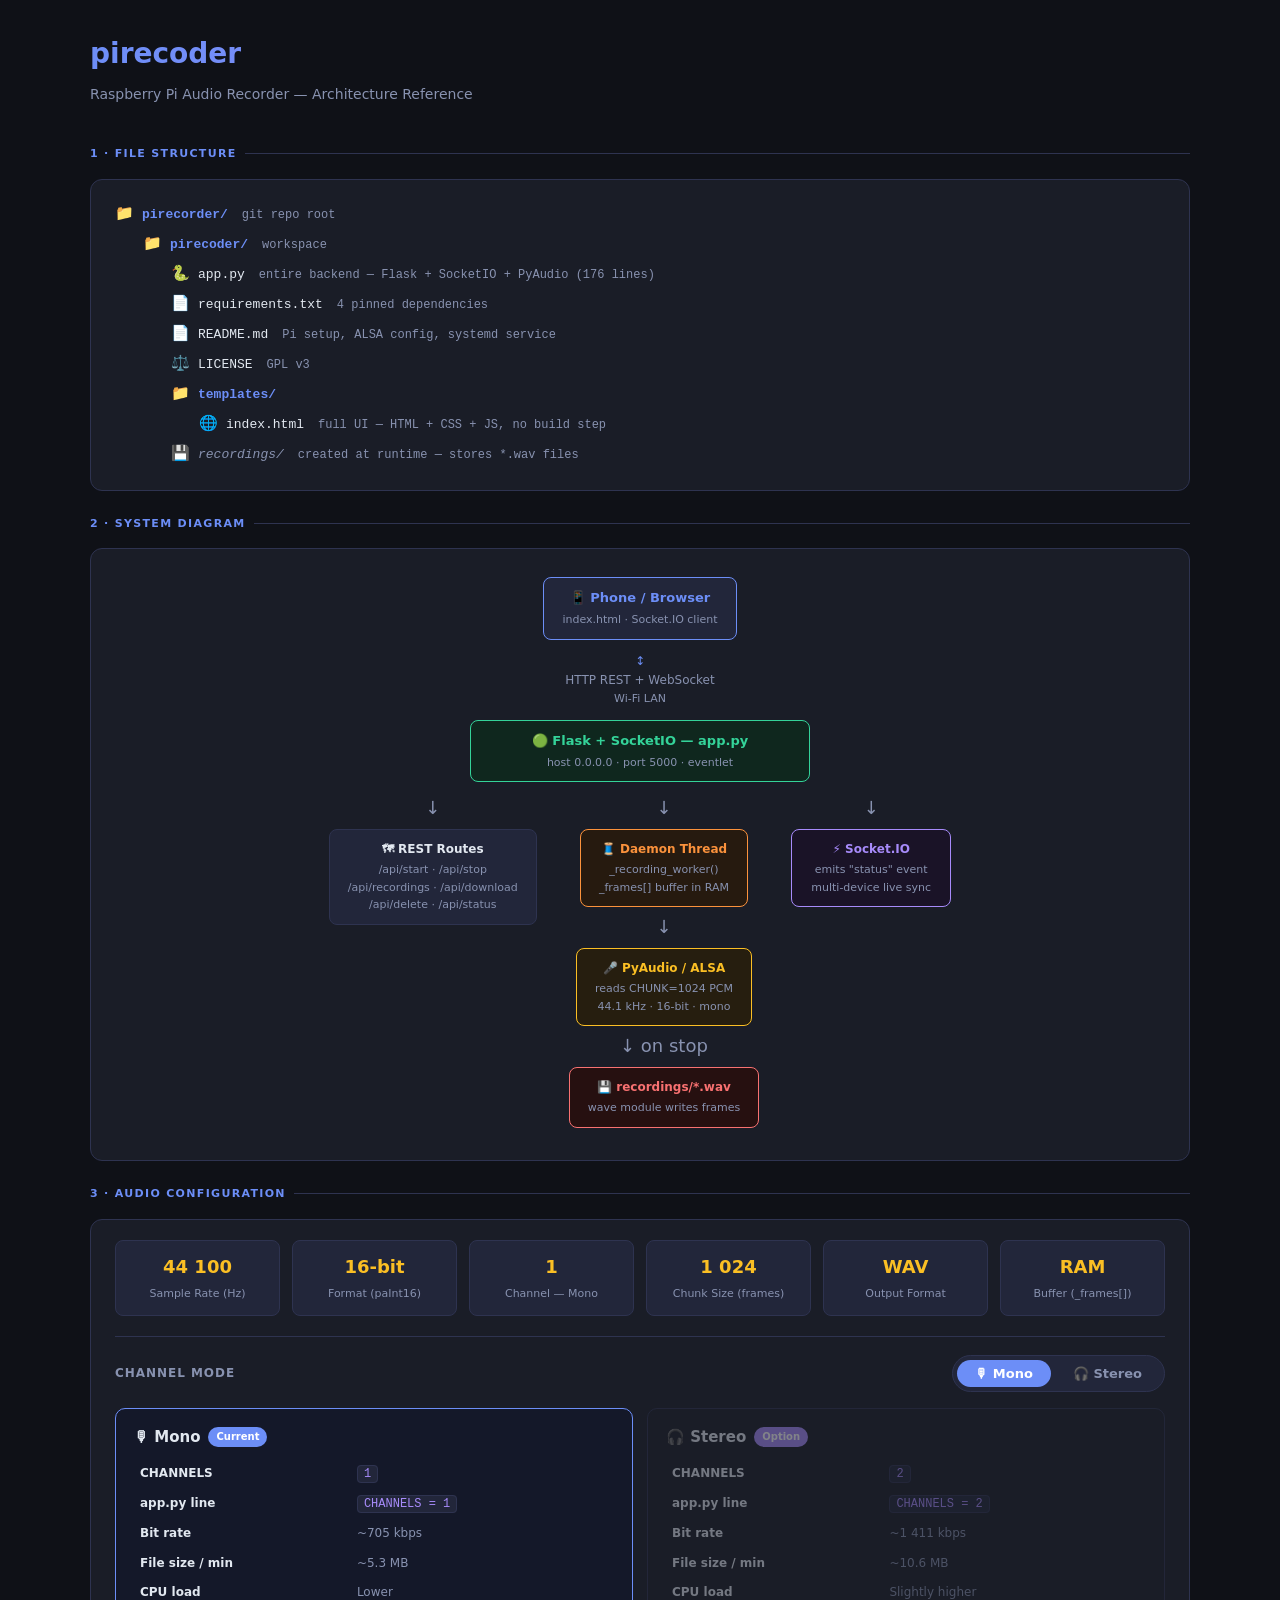
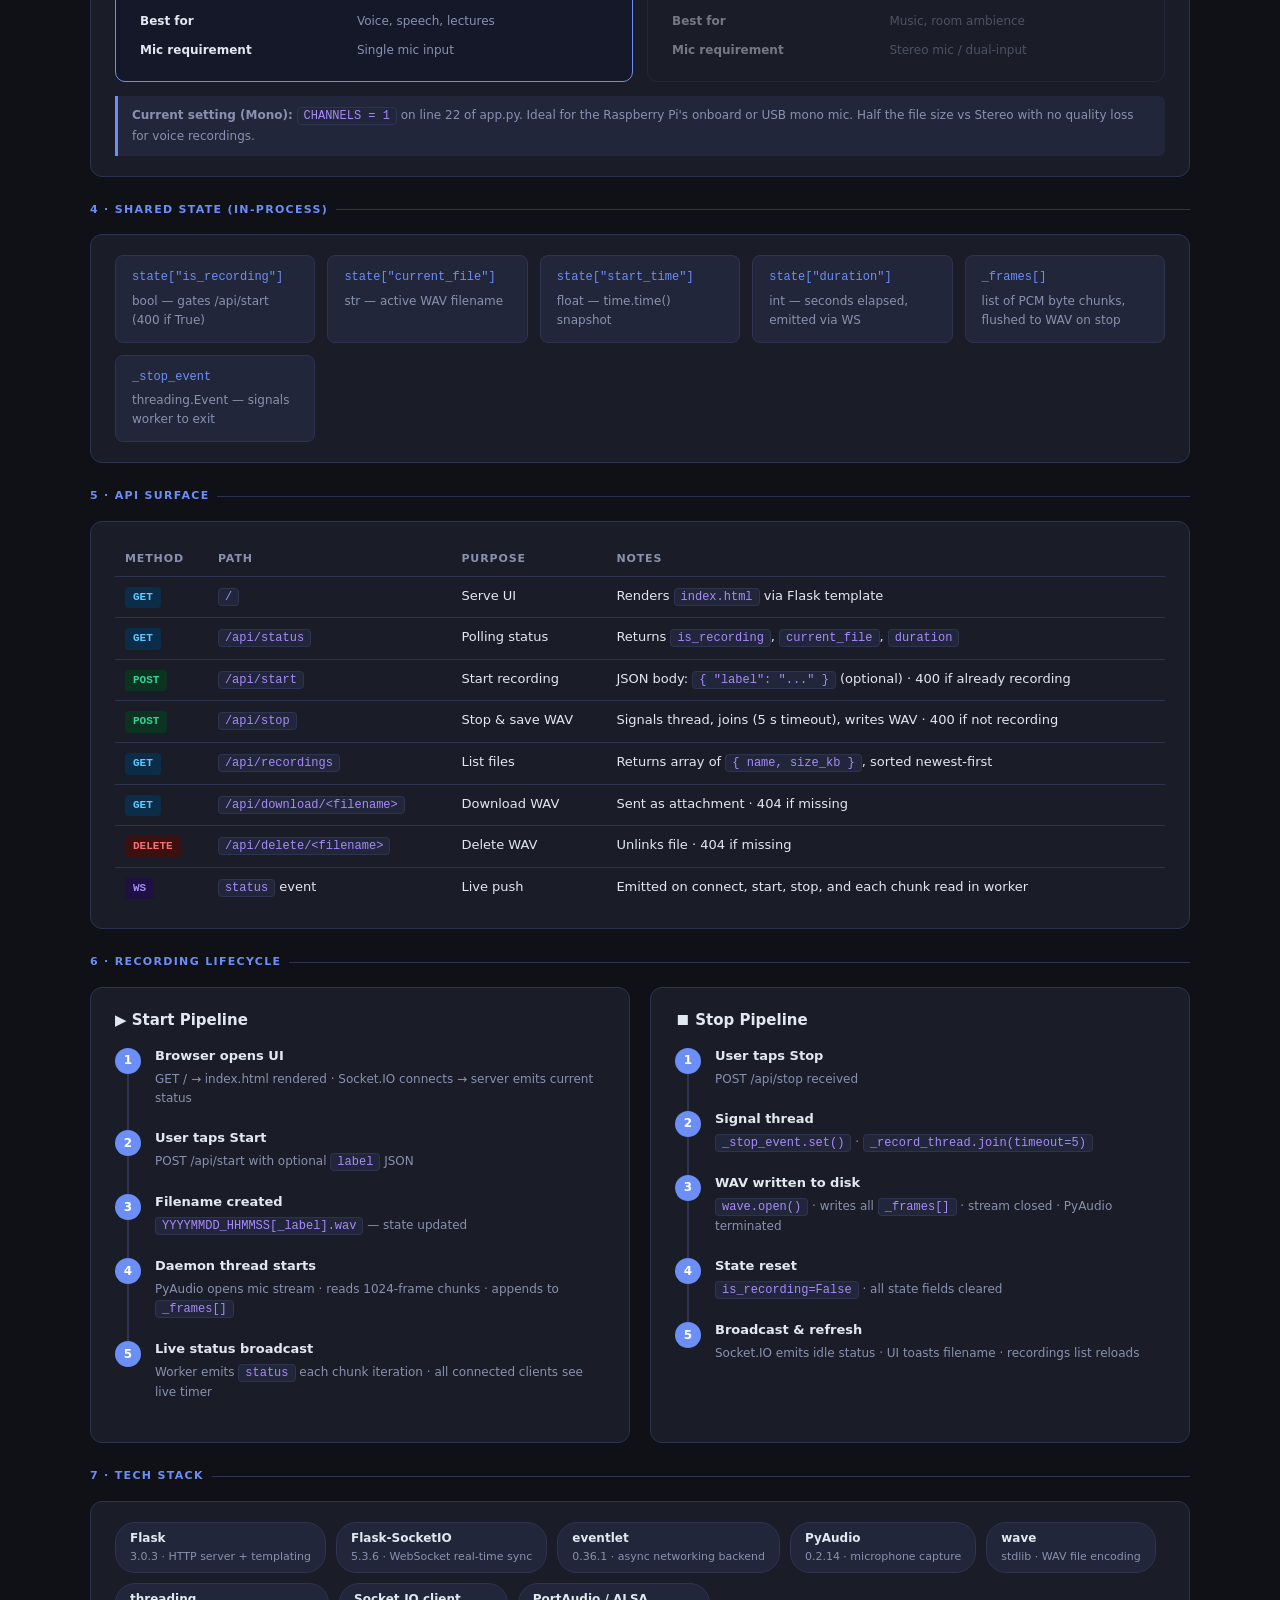
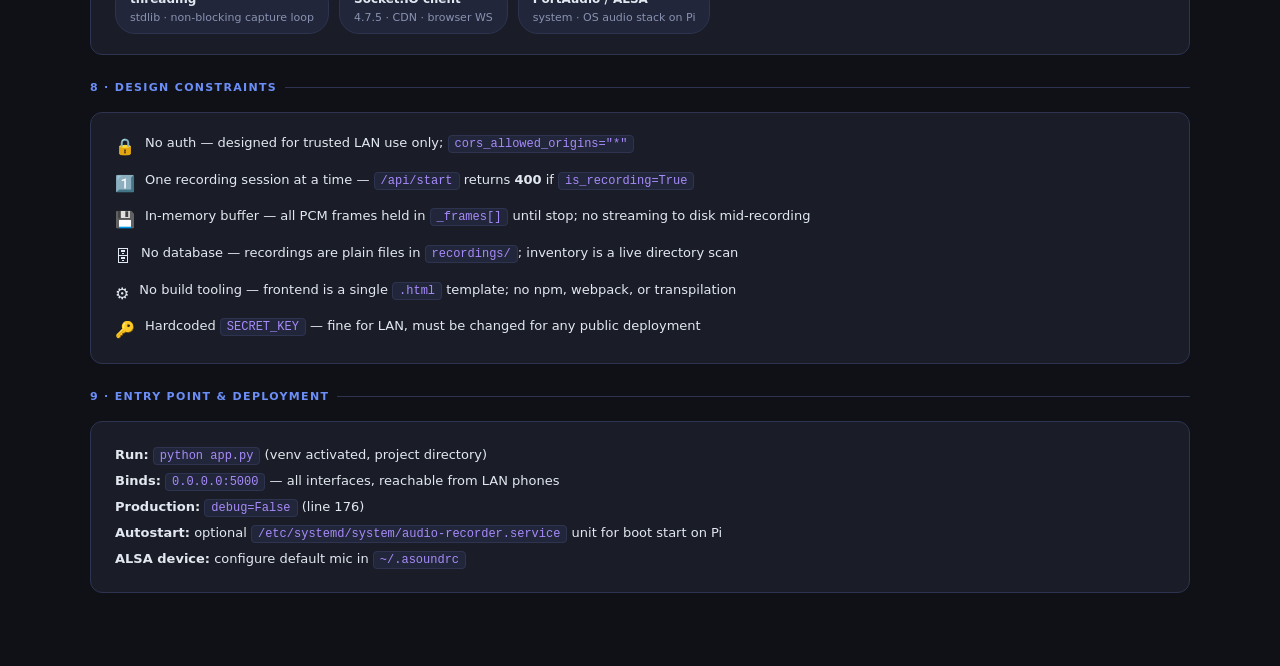
==== pirecoder/architecture.html @ 9cbf9d0d "1st design" ====
<!DOCTYPE html>
<html lang="en">
<head>
  <meta charset="UTF-8" />
  <meta name="viewport" content="width=device-width, initial-scale=1.0" />
  <title>pirecoder — Architecture</title>
  <style>
    :root {
      --bg: #0f1117;
      --surface: #1a1d27;
      --surface2: #22263a;
      --border: #2e3350;
      --accent: #6c8ef7;
      --accent2: #a78bfa;
      --green: #34d399;
      --orange: #fb923c;
      --red: #f87171;
      --yellow: #fbbf24;
      --text: #e2e8f0;
      --muted: #8892b0;
      --radius: 12px;
    }

    * { box-sizing: border-box; margin: 0; padding: 0; }

    body {
      background: var(--bg);
      color: var(--text);
      font-family: 'Segoe UI', system-ui, sans-serif;
      font-size: 14px;
      line-height: 1.6;
      padding: 32px 20px 64px;
    }

    h1 {
      font-size: 28px;
      font-weight: 700;
      background: linear-gradient(135deg, var(--accent), var(--accent2));
      -webkit-background-clip: text;
      -webkit-text-fill-color: transparent;
      background-clip: text;
      margin-bottom: 6px;
    }

    .subtitle {
      color: var(--muted);
      margin-bottom: 40px;
      font-size: 14px;
    }

    .container { max-width: 1100px; margin: 0 auto; }

    /* ── Section titles ─────────────────────────────────────────── */
    .section-title {
      font-size: 11px;
      font-weight: 700;
      letter-spacing: 0.12em;
      text-transform: uppercase;
      color: var(--accent);
      margin-bottom: 16px;
      display: flex;
      align-items: center;
      gap: 8px;
    }
    .section-title::after {
      content: '';
      flex: 1;
      height: 1px;
      background: var(--border);
    }

    /* ── Cards ──────────────────────────────────────────────────── */
    .card {
      background: var(--surface);
      border: 1px solid var(--border);
      border-radius: var(--radius);
      padding: 20px 24px;
      margin-bottom: 24px;
    }

    .card-title {
      font-size: 15px;
      font-weight: 600;
      margin-bottom: 14px;
      display: flex;
      align-items: center;
      gap: 8px;
    }

    /* ── File tree ──────────────────────────────────────────────── */
    .tree {
      font-family: 'Consolas', 'Cascadia Code', monospace;
      font-size: 13px;
      line-height: 2;
    }
    .tree-item { display: flex; align-items: center; gap: 8px; }
    .tree-item .icon { font-size: 15px; }
    .tree-item .name { color: var(--text); }
    .tree-item .desc { color: var(--muted); font-size: 12px; margin-left: 6px; }
    .tree-item.dir .name { color: var(--accent); font-weight: 600; }
    .tree-item.runtime .name { color: var(--muted); font-style: italic; }
    .indent { padding-left: 28px; }
    .indent2 { padding-left: 56px; }

    /* ── Flow diagram ───────────────────────────────────────────── */
    .flow {
      display: flex;
      flex-direction: column;
      gap: 0;
      align-items: flex-start;
    }

    .flow-row {
      display: flex;
      align-items: center;
      gap: 0;
      width: 100%;
    }

    .flow-box {
      background: var(--surface2);
      border: 1.5px solid var(--border);
      border-radius: 8px;
      padding: 10px 18px;
      min-width: 160px;
      text-align: center;
      font-size: 13px;
      font-weight: 600;
      flex-shrink: 0;
    }

    .flow-box.browser { border-color: var(--accent); color: var(--accent); }
    .flow-box.flask   { border-color: var(--green);  color: var(--green);  background: #0f271e; }
    .flow-box.thread  { border-color: var(--orange); color: var(--orange); background: #261a0f; }
    .flow-box.mic     { border-color: var(--yellow); color: var(--yellow); background: #261e0f; }
    .flow-box.disk    { border-color: var(--red);    color: var(--red);    background: #261010; }
    .flow-box.ws      { border-color: var(--accent2);color: var(--accent2);background: #1a1327; }

    .flow-box .sub { font-size: 11px; font-weight: 400; color: var(--muted); margin-top: 2px; }

    .arrow {
      color: var(--muted);
      font-size: 20px;
      padding: 0 10px;
      flex-shrink: 0;
    }

    .flow-col { display: flex; flex-direction: column; align-items: center; gap: 0; }
    .arrow-down { color: var(--muted); font-size: 20px; padding: 4px 0; text-align: center; }

    /* ── Two-column layout ──────────────────────────────────────── */
    .grid2 { display: grid; grid-template-columns: 1fr 1fr; gap: 20px; }
    @media (max-width: 700px) { .grid2 { grid-template-columns: 1fr; } }

    /* ── API table ──────────────────────────────────────────────── */
    table {
      width: 100%;
      border-collapse: collapse;
      font-size: 13px;
    }
    thead tr { border-bottom: 1px solid var(--border); }
    th {
      text-align: left;
      padding: 8px 10px;
      font-size: 11px;
      font-weight: 700;
      letter-spacing: 0.08em;
      text-transform: uppercase;
      color: var(--muted);
    }
    td { padding: 9px 10px; border-bottom: 1px solid var(--border); vertical-align: top; }
    tr:last-child td { border-bottom: none; }
    tr:hover td { background: var(--surface2); }

    .badge {
      display: inline-block;
      padding: 2px 8px;
      border-radius: 4px;
      font-size: 11px;
      font-weight: 700;
      font-family: monospace;
    }
    .badge.get    { background: #0c2d4a; color: #60c8ff; }
    .badge.post   { background: #0c3322; color: #34d399; }
    .badge.delete { background: #3a1010; color: #f87171; }
    .badge.ws     { background: #1e1040; color: #a78bfa; }

    code {
      background: var(--surface2);
      border: 1px solid var(--border);
      border-radius: 4px;
      padding: 1px 6px;
      font-family: 'Consolas', monospace;
      font-size: 12px;
      color: var(--accent2);
    }

    /* ── State block ─────────────────────────────────────────────── */
    .state-grid {
      display: grid;
      grid-template-columns: repeat(auto-fit, minmax(180px, 1fr));
      gap: 12px;
    }
    .state-item {
      background: var(--surface2);
      border: 1px solid var(--border);
      border-radius: 8px;
      padding: 12px 16px;
    }
    .state-item .key { font-family: monospace; font-size: 12px; color: var(--accent); }
    .state-item .val { font-size: 12px; color: var(--muted); margin-top: 4px; }

    /* ── Tech pills ──────────────────────────────────────────────── */
    .pills { display: flex; flex-wrap: wrap; gap: 10px; }
    .pill {
      background: var(--surface2);
      border: 1px solid var(--border);
      border-radius: 20px;
      padding: 6px 14px;
      font-size: 12px;
      display: flex;
      flex-direction: column;
    }
    .pill .pname { font-weight: 600; color: var(--text); }
    .pill .pver  { font-size: 11px; color: var(--muted); }

    /* ── Audio settings ──────────────────────────────────────────── */
    .audio-grid {
      display: grid;
      grid-template-columns: repeat(auto-fit, minmax(130px, 1fr));
      gap: 12px;
    }
    .audio-item {
      background: var(--surface2);
      border: 1px solid var(--border);
      border-radius: 8px;
      padding: 12px 16px;
      text-align: center;
    }
    .audio-item .aval { font-size: 18px; font-weight: 700; color: var(--yellow); }
    .audio-item .alabel { font-size: 11px; color: var(--muted); margin-top: 4px; }

    /* ── Channel toggle ──────────────────────────────────────────── */
    .channel-section {
      margin-top: 20px;
      border-top: 1px solid var(--border);
      padding-top: 18px;
    }
    .channel-header {
      display: flex;
      align-items: center;
      justify-content: space-between;
      margin-bottom: 16px;
      flex-wrap: wrap;
      gap: 12px;
    }
    .channel-header-label {
      font-size: 12px;
      font-weight: 700;
      letter-spacing: 0.08em;
      text-transform: uppercase;
      color: var(--muted);
    }
    .toggle-wrap {
      display: flex;
      align-items: center;
      background: var(--surface2);
      border: 1px solid var(--border);
      border-radius: 30px;
      padding: 4px;
      gap: 4px;
    }
    .toggle-btn {
      border: none;
      background: transparent;
      color: var(--muted);
      font-size: 13px;
      font-weight: 600;
      padding: 6px 18px;
      border-radius: 24px;
      cursor: pointer;
      transition: background 0.2s, color 0.2s;
      font-family: inherit;
    }
    .toggle-btn.active {
      background: var(--accent);
      color: #fff;
    }
    .toggle-btn:not(.active):hover { color: var(--text); }

    .channel-compare {
      display: grid;
      grid-template-columns: 1fr 1fr;
      gap: 14px;
    }
    @media (max-width: 500px) { .channel-compare { grid-template-columns: 1fr; } }

    .ch-card {
      border: 1.5px solid var(--border);
      border-radius: 10px;
      padding: 16px 18px;
      transition: border-color 0.2s, background 0.2s;
      opacity: 0.45;
    }
    .ch-card.selected {
      opacity: 1;
      border-color: var(--accent);
      background: #141829;
    }
    .ch-card .ch-title {
      font-size: 15px;
      font-weight: 700;
      margin-bottom: 10px;
      display: flex;
      align-items: center;
      gap: 8px;
    }
    .ch-card .ch-title .ch-badge {
      font-size: 10px;
      font-weight: 700;
      padding: 2px 8px;
      border-radius: 10px;
      background: var(--accent);
      color: #fff;
    }
    .ch-card table { font-size: 12px; width: 100%; }
    .ch-card td { padding: 5px 6px; border: none; color: var(--muted); }
    .ch-card td:first-child { color: var(--text); font-weight: 600; white-space: nowrap; }
    .ch-card tr:hover td { background: transparent; }

    .ch-note {
      margin-top: 14px;
      background: var(--surface2);
      border-left: 3px solid var(--accent);
      border-radius: 0 6px 6px 0;
      padding: 10px 14px;
      font-size: 12px;
      color: var(--muted);
      display: none;
    }
    .ch-note.visible { display: block; }

    /* ── Lifecycle steps ─────────────────────────────────────────── */
    .steps { display: flex; flex-direction: column; gap: 0; }
    .step {
      display: flex;
      gap: 14px;
      position: relative;
    }
    .step-num {
      width: 26px;
      height: 26px;
      border-radius: 50%;
      background: var(--accent);
      color: #fff;
      font-size: 12px;
      font-weight: 700;
      display: flex;
      align-items: center;
      justify-content: center;
      flex-shrink: 0;
      margin-top: 2px;
      position: relative;
      z-index: 1;
    }
    .step-line {
      position: absolute;
      left: 12px;
      top: 28px;
      bottom: -8px;
      width: 2px;
      background: var(--border);
      z-index: 0;
    }
    .step:last-child .step-line { display: none; }
    .step-body { padding-bottom: 20px; }
    .step-body .stitle { font-weight: 600; font-size: 13px; }
    .step-body .sdesc { color: var(--muted); font-size: 12px; margin-top: 3px; }

    /* ── Constraints ─────────────────────────────────────────────── */
    .constraint-list { list-style: none; display: flex; flex-direction: column; gap: 10px; }
    .constraint-list li {
      display: flex;
      align-items: flex-start;
      gap: 10px;
      font-size: 13px;
    }
    .constraint-list li .icon { font-size: 16px; flex-shrink: 0; margin-top: 1px; }

    /* ── Diagram container ───────────────────────────────────────── */
    .diagram-wrap {
      overflow-x: auto;
      padding-bottom: 4px;
    }
    .diagram {
      min-width: 640px;
      display: flex;
      flex-direction: column;
      gap: 12px;
      padding: 8px 0;
    }
    .diagram-row {
      display: flex;
      align-items: center;
      justify-content: center;
      gap: 8px;
    }
    .diagram-branch {
      display: flex;
      flex-direction: column;
      align-items: center;
      gap: 6px;
    }
    .diagram-label {
      font-size: 11px;
      color: var(--muted);
      text-align: center;
      max-width: 120px;
    }
  </style>
</head>
<body>
<div class="container">

  <h1>pirecoder</h1>
  <p class="subtitle">Raspberry Pi Audio Recorder — Architecture Reference</p>

  <!-- ── 1. File Structure ─────────────────────────────────────── -->
  <div class="section-title">1 · File Structure</div>
  <div class="card">
    <div class="tree">
      <div class="tree-item dir"><span class="icon">📁</span><span class="name">pirecorder/</span><span class="desc">git repo root</span></div>
      <div class="indent">
        <div class="tree-item dir"><span class="icon">📁</span><span class="name">pirecoder/</span><span class="desc">workspace</span></div>
        <div class="indent">
          <div class="tree-item"><span class="icon">🐍</span><span class="name">app.py</span><span class="desc">entire backend — Flask + SocketIO + PyAudio (176 lines)</span></div>
          <div class="tree-item"><span class="icon">📄</span><span class="name">requirements.txt</span><span class="desc">4 pinned dependencies</span></div>
          <div class="tree-item"><span class="icon">📄</span><span class="name">README.md</span><span class="desc">Pi setup, ALSA config, systemd service</span></div>
          <div class="tree-item"><span class="icon">⚖️</span><span class="name">LICENSE</span><span class="desc">GPL v3</span></div>
          <div class="tree-item dir"><span class="icon">📁</span><span class="name">templates/</span></div>
          <div class="indent">
            <div class="tree-item"><span class="icon">🌐</span><span class="name">index.html</span><span class="desc">full UI — HTML + CSS + JS, no build step</span></div>
          </div>
          <div class="tree-item runtime"><span class="icon">💾</span><span class="name">recordings/</span><span class="desc">created at runtime — stores *.wav files</span></div>
        </div>
      </div>
    </div>
  </div>

  <!-- ── 2. System Diagram ─────────────────────────────────────── -->
  <div class="section-title">2 · System Diagram</div>
  <div class="card">
    <div class="diagram-wrap">
      <div class="diagram">

        <!-- Row 1: Browser -->
        <div class="diagram-row">
          <div class="flow-box browser">
            📱 Phone / Browser
            <div class="sub">index.html · Socket.IO client</div>
          </div>
        </div>

        <!-- Arrow down -->
        <div class="diagram-row">
          <div style="display:flex;flex-direction:column;align-items:center;gap:0;color:var(--muted);font-size:12px;">
            <span style="color:var(--accent);">↕</span>
            <span>HTTP REST + WebSocket</span>
            <span style="font-size:11px;">Wi-Fi LAN</span>
          </div>
        </div>

        <!-- Row 2: Flask server -->
        <div class="diagram-row">
          <div class="flow-box flask" style="min-width:340px;">
            🟢 Flask + SocketIO — app.py
            <div class="sub">host 0.0.0.0 · port 5000 · eventlet</div>
          </div>
        </div>

        <!-- Three branches -->
        <div class="diagram-row" style="align-items:flex-start;justify-content:center;gap:32px;">

          <!-- Branch A: REST routes -->
          <div class="diagram-branch">
            <span style="color:var(--muted);font-size:18px;">↓</span>
            <div class="flow-box" style="min-width:160px;font-size:12px;">
              🗺 REST Routes
              <div class="sub">/api/start · /api/stop<br>/api/recordings · /api/download<br>/api/delete · /api/status</div>
            </div>
          </div>

          <!-- Branch B: Record thread -->
          <div class="diagram-branch">
            <span style="color:var(--muted);font-size:18px;">↓</span>
            <div class="flow-box thread" style="min-width:160px;font-size:12px;">
              🧵 Daemon Thread
              <div class="sub">_recording_worker()<br>_frames[] buffer in RAM</div>
            </div>
            <span style="color:var(--muted);font-size:18px;">↓</span>
            <div class="flow-box mic" style="min-width:160px;font-size:12px;">
              🎤 PyAudio / ALSA
              <div class="sub">reads CHUNK=1024 PCM<br>44.1 kHz · 16-bit · mono</div>
            </div>
            <span style="color:var(--muted);font-size:18px;">↓ on stop</span>
            <div class="flow-box disk" style="min-width:160px;font-size:12px;">
              💾 recordings/*.wav
              <div class="sub">wave module writes frames</div>
            </div>
          </div>

          <!-- Branch C: WebSocket -->
          <div class="diagram-branch">
            <span style="color:var(--muted);font-size:18px;">↓</span>
            <div class="flow-box ws" style="min-width:160px;font-size:12px;">
              ⚡ Socket.IO
              <div class="sub">emits "status" event<br>multi-device live sync</div>
            </div>
          </div>

        </div>

      </div>
    </div>
  </div>

  <!-- ── 3. Audio Config ───────────────────────────────────────── -->
  <div class="section-title">3 · Audio Configuration</div>
  <div class="card">
    <div class="audio-grid">
      <div class="audio-item"><div class="aval">44 100</div><div class="alabel">Sample Rate (Hz)</div></div>
      <div class="audio-item"><div class="aval">16-bit</div><div class="alabel">Format (paInt16)</div></div>
      <div class="audio-item" id="ch-tile">
        <div class="aval" id="ch-tile-val">1</div>
        <div class="alabel" id="ch-tile-label">Channel — Mono</div>
      </div>
      <div class="audio-item"><div class="aval">1 024</div><div class="alabel">Chunk Size (frames)</div></div>
      <div class="audio-item"><div class="aval">WAV</div><div class="alabel">Output Format</div></div>
      <div class="audio-item"><div class="aval">RAM</div><div class="alabel">Buffer (_frames[])</div></div>
    </div>

    <!-- Mono / Stereo comparison -->
    <div class="channel-section">
      <div class="channel-header">
        <span class="channel-header-label">Channel Mode</span>
        <div class="toggle-wrap">
          <button class="toggle-btn active" id="btn-mono" onclick="selectChannel('mono')">🎙 Mono</button>
          <button class="toggle-btn" id="btn-stereo" onclick="selectChannel('stereo')">🎧 Stereo</button>
        </div>
      </div>

      <div class="channel-compare">
        <!-- Mono card -->
        <div class="ch-card selected" id="card-mono">
          <div class="ch-title">🎙 Mono <span class="ch-badge" id="badge-mono">Current</span></div>
          <table>
            <tr><td>CHANNELS</td><td><code>1</code></td></tr>
            <tr><td>app.py line</td><td><code>CHANNELS = 1</code></td></tr>
            <tr><td>Bit rate</td><td>~705 kbps</td></tr>
            <tr><td>File size / min</td><td>~5.3 MB</td></tr>
            <tr><td>CPU load</td><td>Lower</td></tr>
            <tr><td>Best for</td><td>Voice, speech, lectures</td></tr>
            <tr><td>Mic requirement</td><td>Single mic input</td></tr>
          </table>
        </div>

        <!-- Stereo card -->
        <div class="ch-card" id="card-stereo">
          <div class="ch-title">🎧 Stereo <span class="ch-badge" style="background:var(--accent2);" id="badge-stereo">Option</span></div>
          <table>
            <tr><td>CHANNELS</td><td><code>2</code></td></tr>
            <tr><td>app.py line</td><td><code>CHANNELS = 2</code></td></tr>
            <tr><td>Bit rate</td><td>~1 411 kbps</td></tr>
            <tr><td>File size / min</td><td>~10.6 MB</td></tr>
            <tr><td>CPU load</td><td>Slightly higher</td></tr>
            <tr><td>Best for</td><td>Music, room ambience</td></tr>
            <tr><td>Mic requirement</td><td>Stereo mic / dual-input</td></tr>
          </table>
        </div>
      </div>

      <!-- Note shown when stereo is selected -->
      <div class="ch-note" id="stereo-note">
        <strong>To switch to Stereo in app.py:</strong> change <code>CHANNELS = 1</code> → <code>CHANNELS = 2</code> on line 22.
        Ensure your microphone hardware and ALSA device support two-channel input, otherwise PyAudio will raise an error on stream open.
      </div>
      <!-- Note shown when mono is selected -->
      <div class="ch-note visible" id="mono-note">
        <strong>Current setting (Mono):</strong> <code>CHANNELS = 1</code> on line 22 of app.py.
        Ideal for the Raspberry Pi's onboard or USB mono mic. Half the file size vs Stereo with no quality loss for voice recordings.
      </div>
    </div>
  </div>

  <!-- ── 4. Shared State ───────────────────────────────────────── -->
  <div class="section-title">4 · Shared State (in-process)</div>
  <div class="card">
    <div class="state-grid">
      <div class="state-item"><div class="key">state["is_recording"]</div><div class="val">bool — gates /api/start (400 if True)</div></div>
      <div class="state-item"><div class="key">state["current_file"]</div><div class="val">str — active WAV filename</div></div>
      <div class="state-item"><div class="key">state["start_time"]</div><div class="val">float — time.time() snapshot</div></div>
      <div class="state-item"><div class="key">state["duration"]</div><div class="val">int — seconds elapsed, emitted via WS</div></div>
      <div class="state-item"><div class="key">_frames[]</div><div class="val">list of PCM byte chunks, flushed to WAV on stop</div></div>
      <div class="state-item"><div class="key">_stop_event</div><div class="val">threading.Event — signals worker to exit</div></div>
    </div>
  </div>

  <!-- ── 5. API Surface ────────────────────────────────────────── -->
  <div class="section-title">5 · API Surface</div>
  <div class="card">
    <table>
      <thead>
        <tr>
          <th>Method</th>
          <th>Path</th>
          <th>Purpose</th>
          <th>Notes</th>
        </tr>
      </thead>
      <tbody>
        <tr>
          <td><span class="badge get">GET</span></td>
          <td><code>/</code></td>
          <td>Serve UI</td>
          <td>Renders <code>index.html</code> via Flask template</td>
        </tr>
        <tr>
          <td><span class="badge get">GET</span></td>
          <td><code>/api/status</code></td>
          <td>Polling status</td>
          <td>Returns <code>is_recording</code>, <code>current_file</code>, <code>duration</code></td>
        </tr>
        <tr>
          <td><span class="badge post">POST</span></td>
          <td><code>/api/start</code></td>
          <td>Start recording</td>
          <td>JSON body: <code>{ "label": "..." }</code> (optional) · 400 if already recording</td>
        </tr>
        <tr>
          <td><span class="badge post">POST</span></td>
          <td><code>/api/stop</code></td>
          <td>Stop &amp; save WAV</td>
          <td>Signals thread, joins (5 s timeout), writes WAV · 400 if not recording</td>
        </tr>
        <tr>
          <td><span class="badge get">GET</span></td>
          <td><code>/api/recordings</code></td>
          <td>List files</td>
          <td>Returns array of <code>{ name, size_kb }</code>, sorted newest-first</td>
        </tr>
        <tr>
          <td><span class="badge get">GET</span></td>
          <td><code>/api/download/&lt;filename&gt;</code></td>
          <td>Download WAV</td>
          <td>Sent as attachment · 404 if missing</td>
        </tr>
        <tr>
          <td><span class="badge delete">DELETE</span></td>
          <td><code>/api/delete/&lt;filename&gt;</code></td>
          <td>Delete WAV</td>
          <td>Unlinks file · 404 if missing</td>
        </tr>
        <tr>
          <td><span class="badge ws">WS</span></td>
          <td><code>status</code> event</td>
          <td>Live push</td>
          <td>Emitted on connect, start, stop, and each chunk read in worker</td>
        </tr>
      </tbody>
    </table>
  </div>

  <!-- ── 6. Recording Lifecycle ────────────────────────────────── -->
  <div class="section-title">6 · Recording Lifecycle</div>
  <div class="grid2">
    <div class="card">
      <div class="card-title">▶ Start Pipeline</div>
      <div class="steps">
        <div class="step">
          <div class="step-num">1</div><div class="step-line"></div>
          <div class="step-body"><div class="stitle">Browser opens UI</div><div class="sdesc">GET / → index.html rendered · Socket.IO connects → server emits current status</div></div>
        </div>
        <div class="step">
          <div class="step-num">2</div><div class="step-line"></div>
          <div class="step-body"><div class="stitle">User taps Start</div><div class="sdesc">POST /api/start with optional <code>label</code> JSON</div></div>
        </div>
        <div class="step">
          <div class="step-num">3</div><div class="step-line"></div>
          <div class="step-body"><div class="stitle">Filename created</div><div class="sdesc"><code>YYYYMMDD_HHMMSS[_label].wav</code> — state updated</div></div>
        </div>
        <div class="step">
          <div class="step-num">4</div><div class="step-line"></div>
          <div class="step-body"><div class="stitle">Daemon thread starts</div><div class="sdesc">PyAudio opens mic stream · reads 1024-frame chunks · appends to <code>_frames[]</code></div></div>
        </div>
        <div class="step">
          <div class="step-num">5</div><div class="step-line"></div>
          <div class="step-body"><div class="stitle">Live status broadcast</div><div class="sdesc">Worker emits <code>status</code> each chunk iteration · all connected clients see live timer</div></div>
        </div>
      </div>
    </div>
    <div class="card">
      <div class="card-title">⏹ Stop Pipeline</div>
      <div class="steps">
        <div class="step">
          <div class="step-num">1</div><div class="step-line"></div>
          <div class="step-body"><div class="stitle">User taps Stop</div><div class="sdesc">POST /api/stop received</div></div>
        </div>
        <div class="step">
          <div class="step-num">2</div><div class="step-line"></div>
          <div class="step-body"><div class="stitle">Signal thread</div><div class="sdesc"><code>_stop_event.set()</code> · <code>_record_thread.join(timeout=5)</code></div></div>
        </div>
        <div class="step">
          <div class="step-num">3</div><div class="step-line"></div>
          <div class="step-body"><div class="stitle">WAV written to disk</div><div class="sdesc"><code>wave.open()</code> · writes all <code>_frames[]</code> · stream closed · PyAudio terminated</div></div>
        </div>
        <div class="step">
          <div class="step-num">4</div><div class="step-line"></div>
          <div class="step-body"><div class="stitle">State reset</div><div class="sdesc"><code>is_recording=False</code> · all state fields cleared</div></div>
        </div>
        <div class="step">
          <div class="step-num">5</div><div class="step-line"></div>
          <div class="step-body"><div class="stitle">Broadcast &amp; refresh</div><div class="sdesc">Socket.IO emits idle status · UI toasts filename · recordings list reloads</div></div>
        </div>
      </div>
    </div>
  </div>

  <!-- ── 7. Tech Stack ─────────────────────────────────────────── -->
  <div class="section-title">7 · Tech Stack</div>
  <div class="card">
    <div class="pills">
      <div class="pill"><span class="pname">Flask</span><span class="pver">3.0.3 · HTTP server + templating</span></div>
      <div class="pill"><span class="pname">Flask-SocketIO</span><span class="pver">5.3.6 · WebSocket real-time sync</span></div>
      <div class="pill"><span class="pname">eventlet</span><span class="pver">0.36.1 · async networking backend</span></div>
      <div class="pill"><span class="pname">PyAudio</span><span class="pver">0.2.14 · microphone capture</span></div>
      <div class="pill"><span class="pname">wave</span><span class="pver">stdlib · WAV file encoding</span></div>
      <div class="pill"><span class="pname">threading</span><span class="pver">stdlib · non-blocking capture loop</span></div>
      <div class="pill"><span class="pname">Socket.IO client</span><span class="pver">4.7.5 · CDN · browser WS</span></div>
      <div class="pill"><span class="pname">PortAudio / ALSA</span><span class="pver">system · OS audio stack on Pi</span></div>
    </div>
  </div>

  <!-- ── 8. Design Constraints ─────────────────────────────────── -->
  <div class="section-title">8 · Design Constraints</div>
  <div class="card">
    <ul class="constraint-list">
      <li><span class="icon">🔒</span><span>No auth — designed for trusted LAN use only; <code>cors_allowed_origins="*"</code></span></li>
      <li><span class="icon">1️⃣</span><span>One recording session at a time — <code>/api/start</code> returns <strong>400</strong> if <code>is_recording=True</code></span></li>
      <li><span class="icon">💾</span><span>In-memory buffer — all PCM frames held in <code>_frames[]</code> until stop; no streaming to disk mid-recording</span></li>
      <li><span class="icon">🗄</span><span>No database — recordings are plain files in <code>recordings/</code>; inventory is a live directory scan</span></li>
      <li><span class="icon">⚙️</span><span>No build tooling — frontend is a single <code>.html</code> template; no npm, webpack, or transpilation</span></li>
      <li><span class="icon">🔑</span><span>Hardcoded <code>SECRET_KEY</code> — fine for LAN, must be changed for any public deployment</span></li>
    </ul>
  </div>

  <!-- ── 9. Entry Point ────────────────────────────────────────── -->
  <div class="section-title">9 · Entry Point &amp; Deployment</div>
  <div class="card">
    <div style="font-size:13px;line-height:2;">
      <div><strong>Run:</strong> <code>python app.py</code> (venv activated, project directory)</div>
      <div><strong>Binds:</strong> <code>0.0.0.0:5000</code> — all interfaces, reachable from LAN phones</div>
      <div><strong>Production:</strong> <code>debug=False</code> (line 176)</div>
      <div><strong>Autostart:</strong> optional <code>/etc/systemd/system/audio-recorder.service</code> unit for boot start on Pi</div>
      <div><strong>ALSA device:</strong> configure default mic in <code>~/.asoundrc</code></div>
    </div>
  </div>

</div>

<script>
  function selectChannel(mode) {
    const isMono = mode === 'mono';

    document.getElementById('btn-mono').classList.toggle('active', isMono);
    document.getElementById('btn-stereo').classList.toggle('active', !isMono);

    document.getElementById('card-mono').classList.toggle('selected', isMono);
    document.getElementById('card-stereo').classList.toggle('selected', !isMono);

    document.getElementById('mono-note').classList.toggle('visible', isMono);
    document.getElementById('stereo-note').classList.toggle('visible', !isMono);

    // Update the summary tile
    document.getElementById('ch-tile-val').textContent = isMono ? '1' : '2';
    document.getElementById('ch-tile-label').textContent = isMono ? 'Channel — Mono' : 'Channels — Stereo';
  }
</script>
</body>
</html>
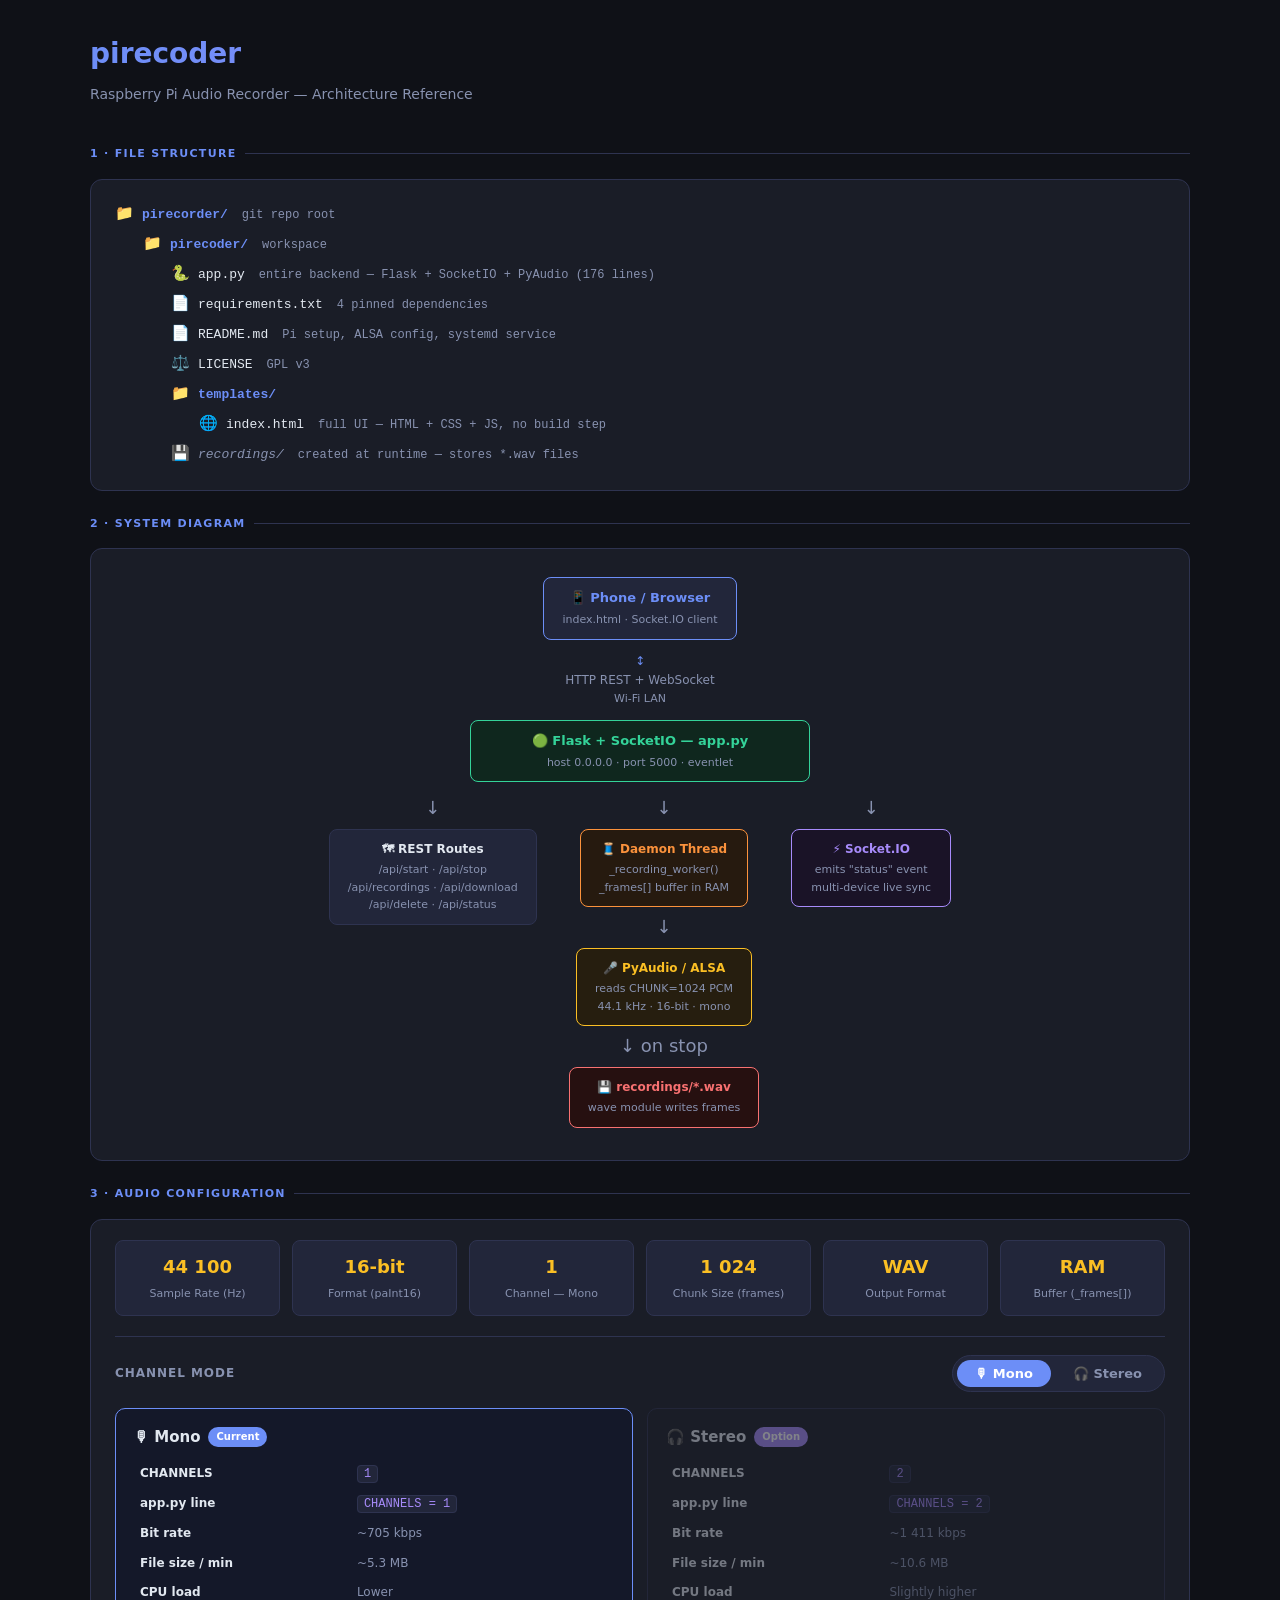
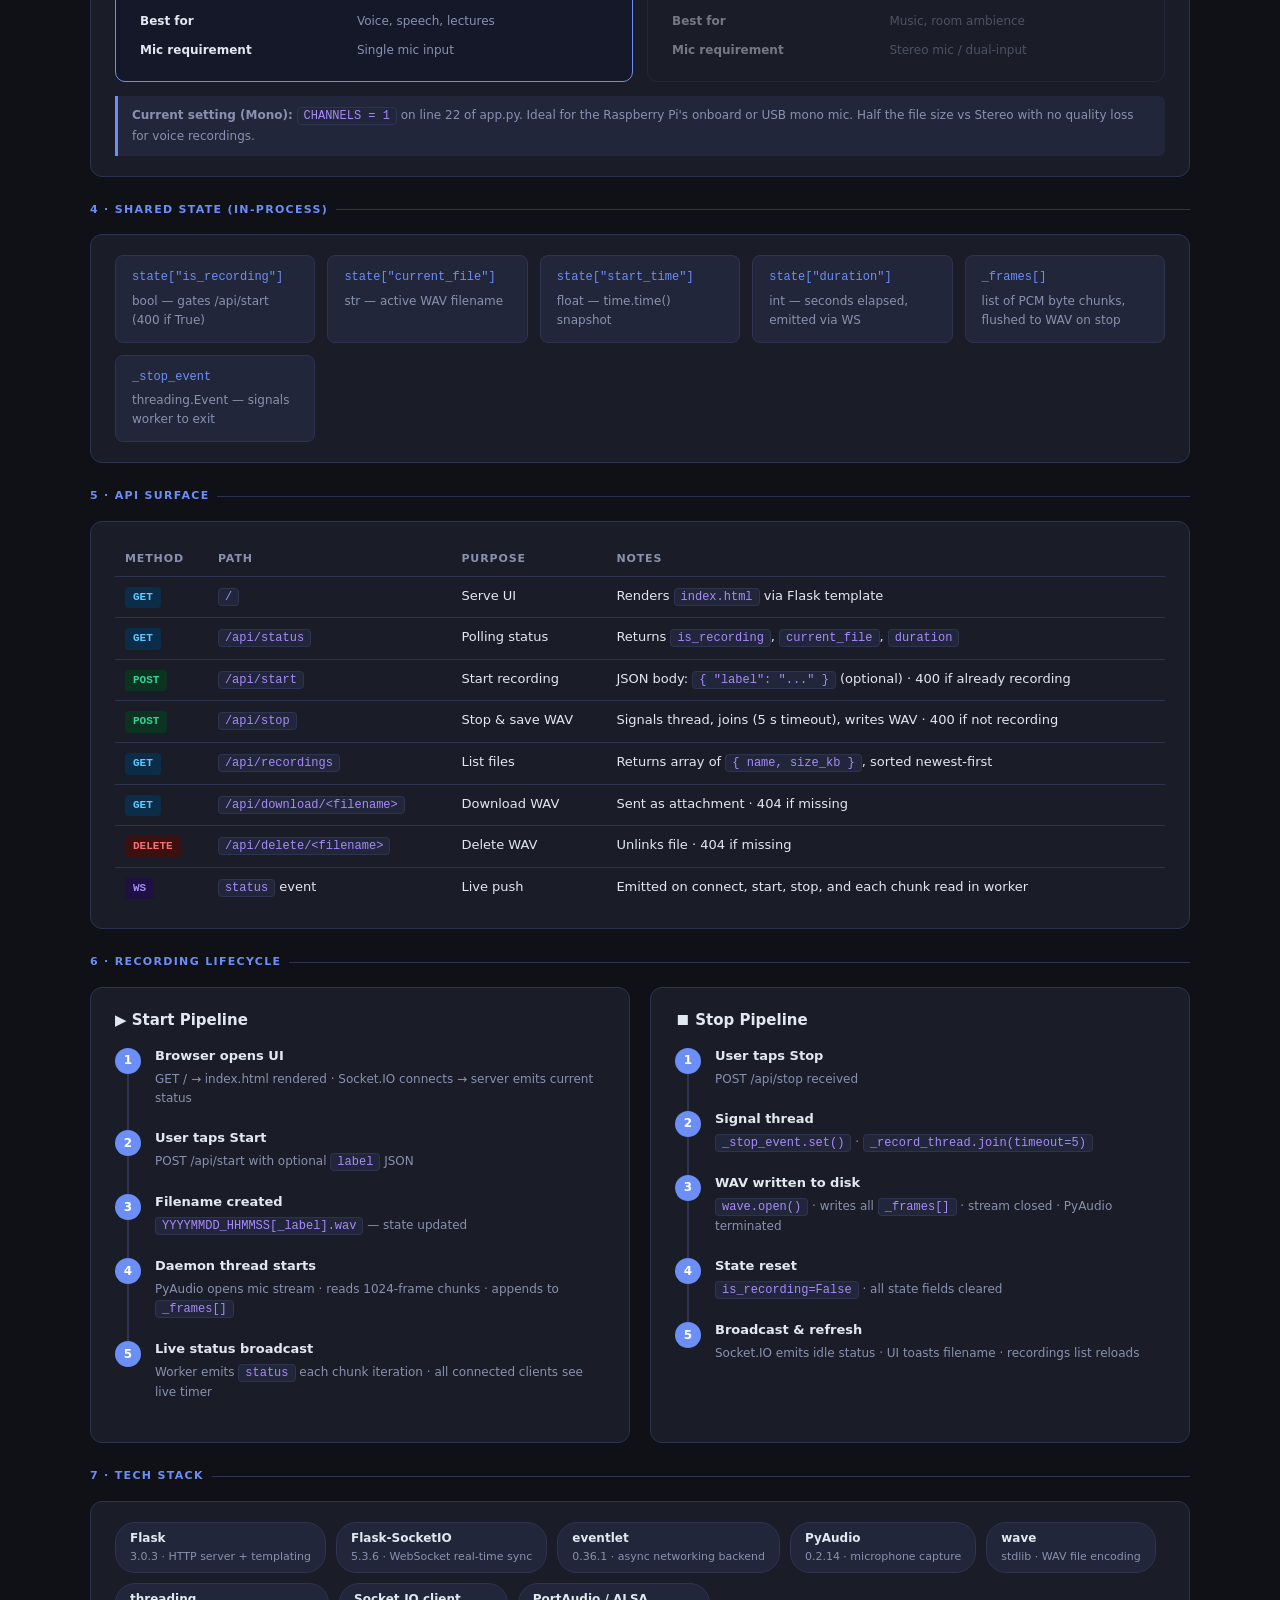
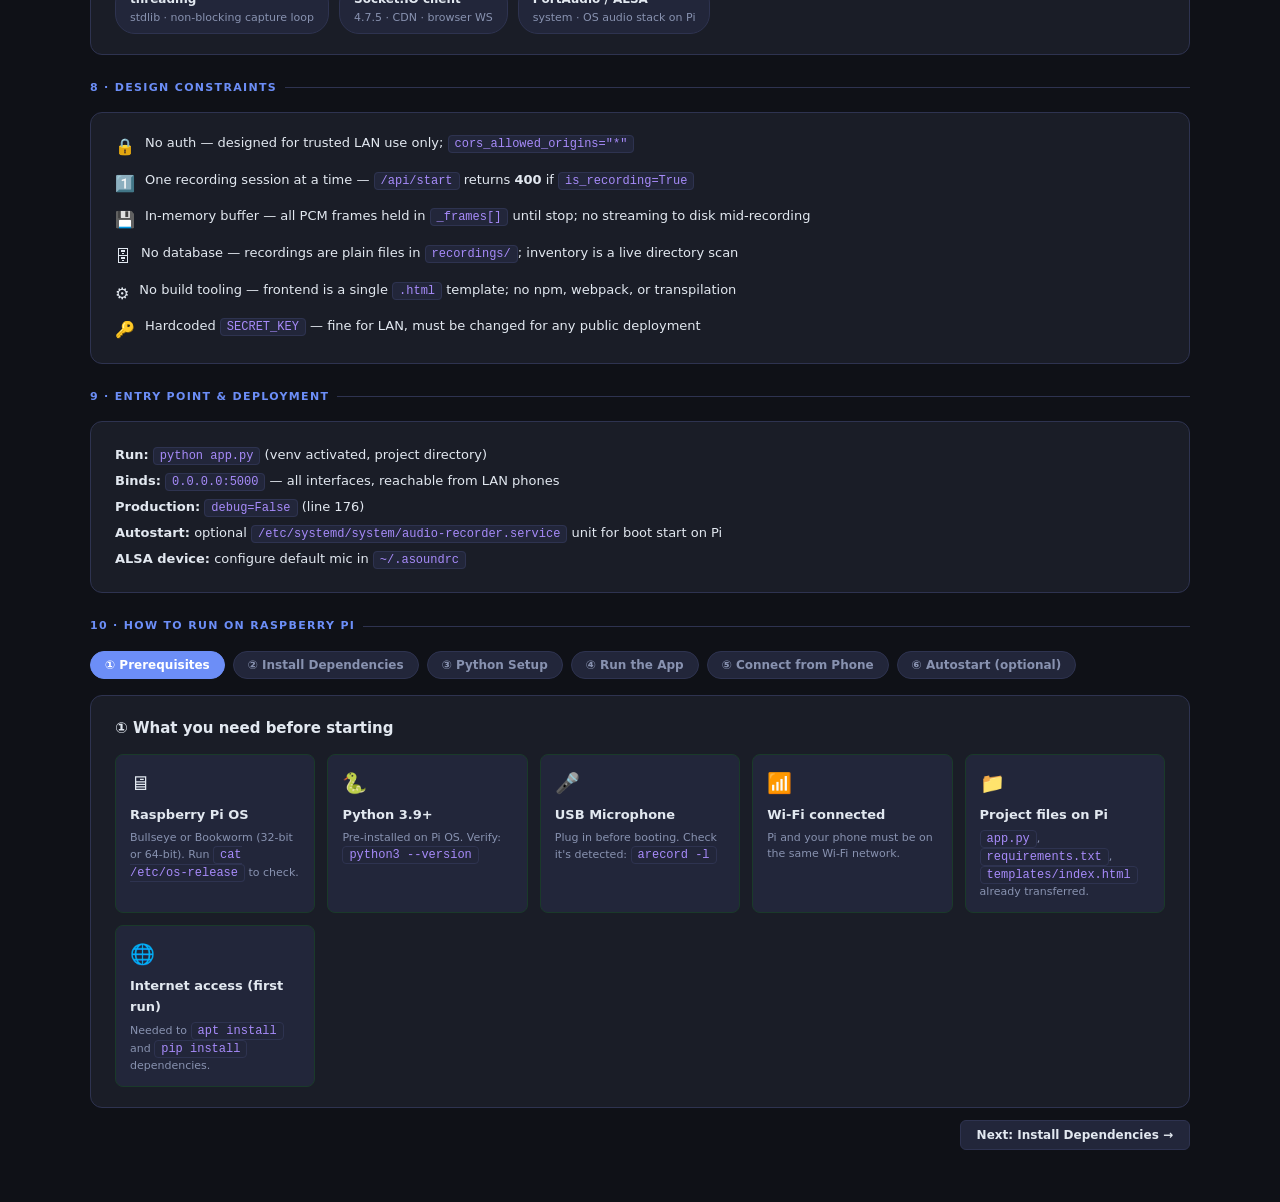
==== commit f7645ec8: "bash file added" ====
--- a/pirecoder/architecture.html
+++ b/pirecoder/architecture.html
@@ -417,6 +417,139 @@
       text-align: center;
       max-width: 120px;
     }
+
+    /* ── Phase tabs (section 10) ─────────────────────────────────── */
+    .phase-tab {
+      background: var(--surface2);
+      border: 1px solid var(--border);
+      border-radius: 20px;
+      color: var(--muted);
+      font-size: 12px;
+      font-weight: 600;
+      padding: 6px 14px;
+      cursor: pointer;
+      font-family: inherit;
+      transition: background 0.2s, color 0.2s, border-color 0.2s;
+    }
+    .phase-tab.active {
+      background: var(--accent);
+      border-color: var(--accent);
+      color: #fff;
+    }
+    .phase-tab:not(.active):hover { color: var(--text); border-color: var(--accent); }
+
+    .phase-panel { display: none; }
+    .phase-panel.active { display: block; }
+
+    /* ── Command blocks ──────────────────────────────────────────── */
+    .cmd-block {
+      background: #0d1117;
+      border: 1px solid var(--border);
+      border-radius: 8px;
+      padding: 12px 16px;
+      margin-bottom: 10px;
+      font-family: 'Consolas', 'Cascadia Code', monospace;
+    }
+    .cmd-label {
+      font-size: 11px;
+      color: var(--muted);
+      margin-bottom: 6px;
+      font-family: 'Segoe UI', sans-serif;
+    }
+    .cmd-line {
+      font-size: 13px;
+      color: var(--green);
+      line-height: 1.8;
+    }
+    .cmd-line .prompt { color: var(--accent); margin-right: 8px; user-select: none; }
+    .cmd-out {
+      margin-top: 6px;
+      font-size: 11px;
+      color: #4a5568;
+      border-left: 2px solid var(--border);
+      padding-left: 10px;
+      line-height: 1.6;
+    }
+
+    .code-pre {
+      background: #0d1117;
+      color: var(--text);
+      font-family: 'Consolas', monospace;
+      font-size: 12px;
+      line-height: 1.7;
+      margin: 0;
+      white-space: pre;
+      overflow-x: auto;
+    }
+
+    /* ── Warn / info box ─────────────────────────────────────────── */
+    .warn-box {
+      background: #1c1a0a;
+      border-left: 3px solid var(--yellow);
+      border-radius: 0 6px 6px 0;
+      padding: 10px 14px;
+      font-size: 12px;
+      color: var(--muted);
+      margin-top: 12px;
+    }
+
+    /* ── Req grid (prerequisites) ────────────────────────────────── */
+    .req-grid {
+      display: grid;
+      grid-template-columns: repeat(auto-fit, minmax(200px, 1fr));
+      gap: 12px;
+    }
+    .req-item {
+      background: var(--surface2);
+      border: 1px solid var(--border);
+      border-radius: 8px;
+      padding: 12px 14px;
+    }
+    .req-item.ok { border-color: #1a3a2a; }
+    .req-icon { font-size: 20px; margin-bottom: 6px; }
+    .req-name { font-size: 13px; font-weight: 600; margin-bottom: 4px; }
+    .req-desc { font-size: 11px; color: var(--muted); line-height: 1.5; }
+
+    /* ── Phone steps ─────────────────────────────────────────────── */
+    .phone-step {
+      display: flex;
+      align-items: flex-start;
+      gap: 12px;
+      background: var(--surface2);
+      border: 1px solid var(--border);
+      border-radius: 8px;
+      padding: 12px 16px;
+      flex: 1 1 200px;
+    }
+    .phone-num {
+      width: 26px;
+      height: 26px;
+      border-radius: 50%;
+      background: var(--accent);
+      color: #fff;
+      font-size: 12px;
+      font-weight: 700;
+      display: flex;
+      align-items: center;
+      justify-content: center;
+      flex-shrink: 0;
+    }
+    .phone-text { font-size: 13px; line-height: 1.5; }
+
+    /* ── Nav buttons ─────────────────────────────────────────────── */
+    .nav-btn {
+      background: var(--surface2);
+      border: 1px solid var(--border);
+      color: var(--text);
+      font-size: 12px;
+      font-weight: 600;
+      padding: 7px 16px;
+      border-radius: 6px;
+      cursor: pointer;
+      font-family: inherit;
+      transition: border-color 0.2s, color 0.2s;
+    }
+    .nav-btn:hover { border-color: var(--accent); color: var(--accent); }
   </style>
 </head>
 <body>
@@ -765,9 +898,231 @@
     </div>
   </div>
 
+  <!-- ── 10. Run on Raspberry Pi ───────────────────────────────── -->
+  <div class="section-title">10 · How to Run on Raspberry Pi</div>
+
+  <!-- Phase tabs -->
+  <div style="display:flex;gap:8px;flex-wrap:wrap;margin-bottom:16px;" id="phase-tabs">
+    <button class="phase-tab active" onclick="showPhase(0)">① Prerequisites</button>
+    <button class="phase-tab" onclick="showPhase(1)">② Install Dependencies</button>
+    <button class="phase-tab" onclick="showPhase(2)">③ Python Setup</button>
+    <button class="phase-tab" onclick="showPhase(3)">④ Run the App</button>
+    <button class="phase-tab" onclick="showPhase(4)">⑤ Connect from Phone</button>
+    <button class="phase-tab" onclick="showPhase(5)">⑥ Autostart (optional)</button>
+  </div>
+
+  <!-- Phase 0: Prerequisites -->
+  <div class="phase-panel active" id="phase-0">
+    <div class="card" style="margin-bottom:12px;">
+      <div class="card-title">① What you need before starting</div>
+      <div class="req-grid">
+        <div class="req-item ok">
+          <div class="req-icon">🖥</div>
+          <div class="req-name">Raspberry Pi OS</div>
+          <div class="req-desc">Bullseye or Bookworm (32-bit or 64-bit). Run <code>cat /etc/os-release</code> to check.</div>
+        </div>
+        <div class="req-item ok">
+          <div class="req-icon">🐍</div>
+          <div class="req-name">Python 3.9+</div>
+          <div class="req-desc">Pre-installed on Pi OS. Verify: <code>python3 --version</code></div>
+        </div>
+        <div class="req-item ok">
+          <div class="req-icon">🎤</div>
+          <div class="req-name">USB Microphone</div>
+          <div class="req-desc">Plug in before booting. Check it's detected: <code>arecord -l</code></div>
+        </div>
+        <div class="req-item ok">
+          <div class="req-icon">📶</div>
+          <div class="req-name">Wi-Fi connected</div>
+          <div class="req-desc">Pi and your phone must be on the same Wi-Fi network.</div>
+        </div>
+        <div class="req-item ok">
+          <div class="req-icon">📁</div>
+          <div class="req-name">Project files on Pi</div>
+          <div class="req-desc"><code>app.py</code>, <code>requirements.txt</code>, <code>templates/index.html</code> already transferred.</div>
+        </div>
+        <div class="req-item ok">
+          <div class="req-icon">🌐</div>
+          <div class="req-name">Internet access (first run)</div>
+          <div class="req-desc">Needed to <code>apt install</code> and <code>pip install</code> dependencies.</div>
+        </div>
+      </div>
+    </div>
+    <div style="text-align:right;"><button class="nav-btn" onclick="showPhase(1)">Next: Install Dependencies →</button></div>
+  </div>
+
+  <!-- Phase 1: System deps -->
+  <div class="phase-panel" id="phase-1">
+    <div class="card" style="margin-bottom:12px;">
+      <div class="card-title">② Install system dependencies</div>
+      <p style="font-size:12px;color:var(--muted);margin-bottom:14px;">Run these in the terminal on your Pi (SSH or directly).</p>
+
+      <div class="cmd-block">
+        <div class="cmd-label">Update package list</div>
+        <div class="cmd-line"><span class="prompt">$</span> sudo apt update</div>
+      </div>
+      <div class="cmd-block">
+        <div class="cmd-label">Install PortAudio (required by PyAudio) + Python venv</div>
+        <div class="cmd-line"><span class="prompt">$</span> sudo apt install -y portaudio19-dev python3-venv python3-pip</div>
+      </div>
+      <div class="cmd-block">
+        <div class="cmd-label">Verify mic is visible to ALSA</div>
+        <div class="cmd-line"><span class="prompt">$</span> arecord -l</div>
+        <div class="cmd-out">Expected output: card N: USB Audio [USB Audio], device 0: USB Audio [USB Audio Analog Stereo]</div>
+      </div>
+    </div>
+    <div style="display:flex;justify-content:space-between;"><button class="nav-btn" onclick="showPhase(0)">← Back</button><button class="nav-btn" onclick="showPhase(2)">Next: Python Setup →</button></div>
+  </div>
+
+  <!-- Phase 2: Python venv -->
+  <div class="phase-panel" id="phase-2">
+    <div class="card" style="margin-bottom:12px;">
+      <div class="card-title">③ Create virtual environment &amp; install Python packages</div>
+      <p style="font-size:12px;color:var(--muted);margin-bottom:14px;">Do this once inside the project folder.</p>
+
+      <div class="cmd-block">
+        <div class="cmd-label">Go to your project folder (adjust path as needed)</div>
+        <div class="cmd-line"><span class="prompt">$</span> cd ~/pirecoder</div>
+      </div>
+      <div class="cmd-block">
+        <div class="cmd-label">Create a virtual environment</div>
+        <div class="cmd-line"><span class="prompt">$</span> python3 -m venv venv</div>
+      </div>
+      <div class="cmd-block">
+        <div class="cmd-label">Activate it (you must do this every new terminal session)</div>
+        <div class="cmd-line"><span class="prompt">$</span> source venv/bin/activate</div>
+        <div class="cmd-out">Prompt changes to: (venv) pi@raspberrypi:~/pirecoder $</div>
+      </div>
+      <div class="cmd-block">
+        <div class="cmd-label">Install all Python dependencies from requirements.txt</div>
+        <div class="cmd-line"><span class="prompt">$</span> pip install -r requirements.txt</div>
+        <div class="cmd-out">Installs: Flask 3.0.3 · flask-socketio 5.3.6 · pyaudio 0.2.14 · eventlet 0.36.1</div>
+      </div>
+      <div class="cmd-block">
+        <div class="cmd-label">Verify installation</div>
+        <div class="cmd-line"><span class="prompt">$</span> pip list | grep -E "Flask|pyaudio|eventlet"</div>
+      </div>
+    </div>
+    <div style="display:flex;justify-content:space-between;"><button class="nav-btn" onclick="showPhase(1)">← Back</button><button class="nav-btn" onclick="showPhase(3)">Next: Run the App →</button></div>
+  </div>
+
+  <!-- Phase 3: Run -->
+  <div class="phase-panel" id="phase-3">
+    <div class="card" style="margin-bottom:12px;">
+      <div class="card-title">④ Run the app</div>
+
+      <div class="cmd-block">
+        <div class="cmd-label">Make sure venv is active, then start the server</div>
+        <div class="cmd-line"><span class="prompt">$</span> python app.py</div>
+        <div class="cmd-out">Expected: * running on http://0.0.0.0:5000</div>
+      </div>
+
+      <div class="cmd-block">
+        <div class="cmd-label">Find your Pi's IP address (open a second terminal)</div>
+        <div class="cmd-line"><span class="prompt">$</span> hostname -I</div>
+        <div class="cmd-out">Example output: 192.168.1.42</div>
+      </div>
+
+      <div class="warn-box">
+        <strong>Keep the terminal open.</strong> Closing it stops the server. Use systemd (Step ⑥) or <code>tmux</code> / <code>screen</code> to keep it running after you close SSH.
+      </div>
+
+      <div class="cmd-block" style="margin-top:14px;">
+        <div class="cmd-label">Run in background with tmux (optional, keeps running after SSH disconnect)</div>
+        <div class="cmd-line"><span class="prompt">$</span> tmux new -s recorder</div>
+        <div class="cmd-line"><span class="prompt">$</span> source venv/bin/activate && python app.py</div>
+        <div class="cmd-out">Detach with Ctrl+B then D · Re-attach with: tmux attach -t recorder</div>
+      </div>
+    </div>
+    <div style="display:flex;justify-content:space-between;"><button class="nav-btn" onclick="showPhase(2)">← Back</button><button class="nav-btn" onclick="showPhase(4)">Next: Connect from Phone →</button></div>
+  </div>
+
+  <!-- Phase 4: Phone -->
+  <div class="phase-panel" id="phase-4">
+    <div class="card" style="margin-bottom:12px;">
+      <div class="card-title">⑤ Open from your phone</div>
+
+      <div style="display:flex;flex-wrap:wrap;gap:16px;margin-bottom:16px;">
+        <div class="phone-step"><div class="phone-num">1</div><div class="phone-text">Connect your phone to the <strong>same Wi-Fi</strong> as the Pi</div></div>
+        <div class="phone-step"><div class="phone-num">2</div><div class="phone-text">Open any browser (Chrome, Safari, Firefox)</div></div>
+        <div class="phone-step"><div class="phone-num">3</div><div class="phone-text">Go to <code style="font-size:14px;">http://&lt;PI_IP&gt;:5000</code><br><span style="font-size:11px;color:var(--muted);">e.g. http://192.168.1.42:5000</span></div></div>
+        <div class="phone-step"><div class="phone-num">4</div><div class="phone-text">Tap <strong>Start Recording</strong> — Pi's mic begins capturing</div></div>
+        <div class="phone-step"><div class="phone-num">5</div><div class="phone-text">Tap <strong>Stop</strong> — WAV saved to <code>recordings/</code> on the Pi</div></div>
+        <div class="phone-step"><div class="phone-num">6</div><div class="phone-text">Tap a recording to <strong>download</strong> it directly to your phone</div></div>
+      </div>
+
+      <div class="warn-box" style="border-color:var(--green);">
+        <strong>Tip:</strong> On Android/iOS you can "Add to Home Screen" in your browser menu to get an app-like shortcut — no app store needed.
+      </div>
+    </div>
+    <div style="display:flex;justify-content:space-between;"><button class="nav-btn" onclick="showPhase(3)">← Back</button><button class="nav-btn" onclick="showPhase(5)">Next: Autostart →</button></div>
+  </div>
+
+  <!-- Phase 5: Systemd -->
+  <div class="phase-panel" id="phase-5">
+    <div class="card" style="margin-bottom:12px;">
+      <div class="card-title">⑥ Autostart on boot with systemd <span style="font-size:11px;font-weight:400;color:var(--muted);">(optional)</span></div>
+      <p style="font-size:12px;color:var(--muted);margin-bottom:14px;">After this the recorder starts automatically every time the Pi boots — no SSH needed.</p>
+
+      <div class="cmd-block">
+        <div class="cmd-label">Create the service file</div>
+        <div class="cmd-line"><span class="prompt">$</span> sudo nano /etc/systemd/system/audio-recorder.service</div>
+      </div>
+
+      <div class="cmd-block">
+        <div class="cmd-label">Paste this content (adjust paths to match your setup)</div>
+        <pre class="code-pre">[Unit]
+Description=Pi Audio Recorder
+After=network.target
+
+[Service]
+User=pi
+WorkingDirectory=/home/pi/pirecoder
+ExecStart=/home/pi/pirecoder/venv/bin/python app.py
+Restart=always
+RestartSec=5
+
+[Install]
+WantedBy=multi-user.target</pre>
+      </div>
+
+      <div class="cmd-block">
+        <div class="cmd-label">Enable and start the service</div>
+        <div class="cmd-line"><span class="prompt">$</span> sudo systemctl daemon-reload</div>
+        <div class="cmd-line"><span class="prompt">$</span> sudo systemctl enable audio-recorder</div>
+        <div class="cmd-line"><span class="prompt">$</span> sudo systemctl start audio-recorder</div>
+      </div>
+
+      <div class="cmd-block">
+        <div class="cmd-label">Check it's running</div>
+        <div class="cmd-line"><span class="prompt">$</span> sudo systemctl status audio-recorder</div>
+        <div class="cmd-out">Expected: ● audio-recorder.service - Pi Audio Recorder ... active (running)</div>
+      </div>
+
+      <div class="cmd-block">
+        <div class="cmd-label">View live logs</div>
+        <div class="cmd-line"><span class="prompt">$</span> journalctl -u audio-recorder -f</div>
+      </div>
+
+      <div class="warn-box" style="border-color:var(--green);">
+        <strong>Done!</strong> From now on, just power on the Pi and open <code>http://&lt;PI_IP&gt;:5000</code> from any phone on your Wi-Fi.
+      </div>
+    </div>
+    <div style="display:flex;justify-content:space-between;"><button class="nav-btn" onclick="showPhase(4)">← Back</button><span style="font-size:12px;color:var(--green);align-self:center;">✓ All steps complete</span></div>
+  </div>
+
 </div>
 
 <script>
+  function showPhase(idx) {
+    const total = 6;
+    for (let i = 0; i < total; i++) {
+      document.getElementById('phase-' + i).classList.toggle('active', i === idx);
+      document.querySelectorAll('.phase-tab')[i].classList.toggle('active', i === idx);
+    }
+    document.getElementById('phase-tabs').scrollIntoView({ behavior: 'smooth', block: 'nearest' });
+  }
+
   function selectChannel(mode) {
     const isMono = mode === 'mono';
 
